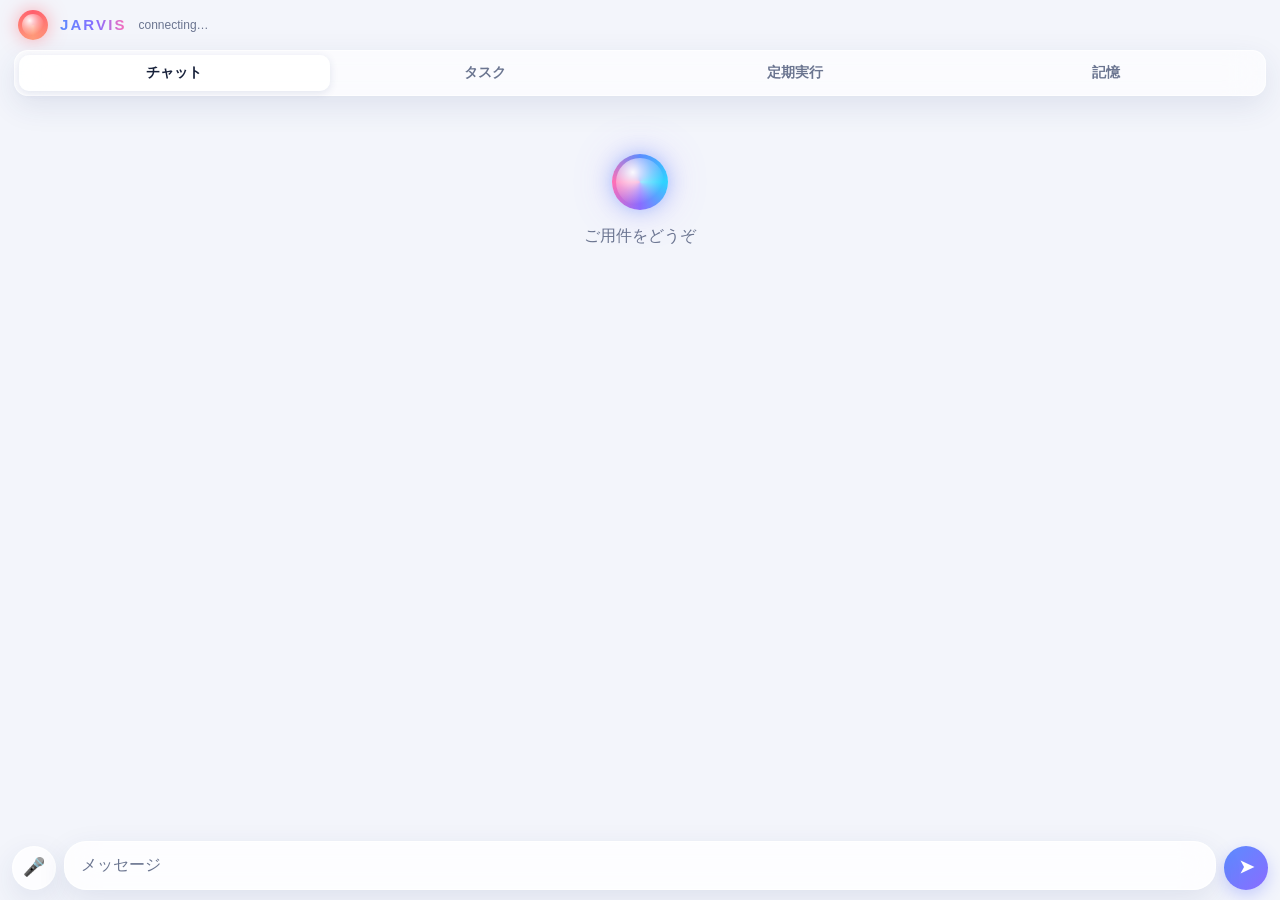
==== jarvis/web/static/index.html @ 71285632 "Web UI: light Siri-style redesign Aurora gradient background, frosted-glass panels, a glowing orb th" ====
<!doctype html>
<html lang="ja">
<head>
<meta charset="utf-8">
<meta name="viewport" content="width=device-width, initial-scale=1, viewport-fit=cover, interactive-widget=resizes-content">
<meta name="theme-color" content="#f3f5fb" media="(prefers-color-scheme: light)">
<meta name="theme-color" content="#0e1222" media="(prefers-color-scheme: dark)">
<meta name="mobile-web-app-capable" content="yes">
<meta name="apple-mobile-web-app-capable" content="yes">
<meta name="apple-mobile-web-app-status-bar-style" content="black-translucent">
<title>JARVIS</title>
<link rel="manifest" href="/manifest.webmanifest">
<link rel="icon" href="/icon.svg" type="image/svg+xml">
<link rel="apple-touch-icon" href="/icon-192.png">
<style>
:root{
  --bg:#f3f5fb;--bg2:#eef1fa;--text:#17213a;--muted:#6b7590;--line:rgba(23,33,58,.08);
  --glass:rgba(255,255,255,.62);--glass-strong:rgba(255,255,255,.82);--glass-border:rgba(255,255,255,.75);
  --a1:#5b8cff;--a2:#8a6cff;--a3:#ff6fb5;--a4:#2fd3ff;
  --user1:#4f86ff;--user2:#7a63ff;
  --ok:#36c98f;--warn:#ffb84d;--err:#ff5f6d;
  --shadow:0 10px 30px rgba(43,61,120,.10);
  --sat:env(safe-area-inset-top,0px);--sab:env(safe-area-inset-bottom,0px);
}
@media (prefers-color-scheme: dark){
  :root{
    --bg:#0e1222;--bg2:#121733;--text:#eaeefb;--muted:#97a0bd;--line:rgba(255,255,255,.08);
    --glass:rgba(24,30,56,.55);--glass-strong:rgba(24,30,56,.8);--glass-border:rgba(255,255,255,.12);
    --shadow:0 10px 30px rgba(0,0,0,.35);
  }
}
*{box-sizing:border-box}
html,body{height:100%;margin:0;background:var(--bg);color:var(--text);font:16px/1.55 -apple-system,BlinkMacSystemFont,"SF Pro Text","Segoe UI",Roboto,"Hiragino Sans","Noto Sans JP",sans-serif;-webkit-text-size-adjust:100%;-webkit-font-smoothing:antialiased}
body{display:flex;flex-direction:column;overflow:hidden;position:relative}
/* aurora background */
body::before,body::after{content:"";position:fixed;inset:-20%;z-index:-1;pointer-events:none;filter:blur(60px);opacity:.75}
body::before{background:
  radial-gradient(38% 30% at 18% 12%, rgba(91,140,255,.45), transparent 70%),
  radial-gradient(34% 28% at 85% 18%, rgba(255,111,181,.35), transparent 70%),
  radial-gradient(40% 32% at 70% 92%, rgba(47,211,255,.35), transparent 70%),
  radial-gradient(30% 26% at 12% 86%, rgba(138,108,255,.35), transparent 70%)}
body::after{background:radial-gradient(40% 40% at 50% 50%, rgba(255,255,255,.35), transparent 70%);animation:drift 18s ease-in-out infinite alternate}
@media (prefers-color-scheme: dark){ body::after{background:radial-gradient(40% 40% at 50% 50%, rgba(138,108,255,.18), transparent 70%)} }
@keyframes drift{from{transform:translate(-4%,-2%) scale(1)}to{transform:translate(4%,3%) scale(1.08)}}
/* header */
header{padding:calc(10px + var(--sat)) 18px 10px;display:flex;align-items:center;gap:12px}
header .name{font-weight:700;letter-spacing:.14em;font-size:15px;background:linear-gradient(90deg,var(--a1),var(--a2) 55%,var(--a3));-webkit-background-clip:text;background-clip:text;color:transparent}
header .model{font-size:12px;color:var(--muted);overflow:hidden;text-overflow:ellipsis;white-space:nowrap;flex:1}
/* the orb: idle = slow breathing, busy = fast swirl, err = red */
.orb{width:30px;height:30px;border-radius:50%;position:relative;flex:none;
  background:conic-gradient(from 0deg,var(--a1),var(--a4),var(--a2),var(--a3),var(--a1));
  box-shadow:0 0 18px rgba(91,140,255,.45),0 0 40px rgba(138,108,255,.25);
  animation:spin 9s linear infinite, breathe 3.2s ease-in-out infinite}
.orb::after{content:"";position:absolute;inset:4px;border-radius:50%;background:radial-gradient(circle at 35% 30%,rgba(255,255,255,.95),rgba(255,255,255,.35) 40%,rgba(255,255,255,0) 70%);mix-blend-mode:screen}
.orb.busy{animation:spin 1.4s linear infinite, breathe 1.1s ease-in-out infinite;box-shadow:0 0 24px rgba(91,140,255,.7),0 0 60px rgba(255,111,181,.4)}
.orb.err{background:conic-gradient(from 0deg,#ff5f6d,#ff9a7a,#ff5f6d);box-shadow:0 0 18px rgba(255,95,109,.5);animation:none}
.orb.ok{}
@keyframes spin{to{transform:rotate(360deg)}}
@keyframes breathe{0%,100%{filter:saturate(1) brightness(1)}50%{filter:saturate(1.3) brightness(1.12)}}
/* segmented tabs */
nav{margin:0 14px 8px;padding:4px;border-radius:14px;background:var(--glass);border:1px solid var(--glass-border);backdrop-filter:blur(18px);-webkit-backdrop-filter:blur(18px);display:flex;box-shadow:var(--shadow)}
nav button{flex:1;background:none;border:0;color:var(--muted);padding:9px 4px;font-size:14px;font-weight:600;border-radius:10px;transition:all .2s}
nav button.active{color:var(--text);background:var(--glass-strong);box-shadow:0 2px 8px rgba(43,61,120,.12)}
main{flex:1;min-height:0;position:relative}
.view{position:absolute;inset:0;display:none;flex-direction:column}
.view.active{display:flex}
.scroll{flex:1;overflow-y:auto;-webkit-overflow-scrolling:touch;padding:10px 14px 12px}
/* chat */
.msg{max-width:86%;margin:8px 0;padding:11px 15px;border-radius:20px;white-space:pre-wrap;word-break:break-word;line-height:1.55;animation:pop .22s ease-out}
@keyframes pop{from{opacity:0;transform:translateY(6px) scale(.98)}to{opacity:1;transform:none}}
.msg.user{margin-left:auto;color:#fff;background:linear-gradient(135deg,var(--user1),var(--user2));border-bottom-right-radius:6px;box-shadow:0 6px 18px rgba(93,112,255,.28)}
.msg.bot{margin-right:auto;background:var(--glass-strong);border:1px solid var(--glass-border);backdrop-filter:blur(14px);-webkit-backdrop-filter:blur(14px);border-bottom-left-radius:6px;box-shadow:var(--shadow)}
.msg.bot .md pre{background:rgba(23,33,58,.06);padding:10px;border-radius:12px;overflow-x:auto;font-size:13px;white-space:pre}
.msg.bot .md code{background:rgba(23,33,58,.07);padding:1px 5px;border-radius:6px;font-size:13px}
@media (prefers-color-scheme: dark){ .msg.bot .md pre,.msg.bot .md code{background:rgba(255,255,255,.08)} }
.msg.bot .md ul{margin:4px 0;padding-left:20px}
.msg.bot .md a{color:var(--a1)}
.msg .thinking{color:var(--muted);font-style:italic;font-size:13px}
.status{color:var(--muted);font-size:12px;margin:4px 0 4px 10px;display:flex;align-items:center;gap:6px}
.status::before{content:"";width:6px;height:6px;border-radius:50%;background:linear-gradient(135deg,var(--a1),var(--a3));flex:none}
.status.wait::before{width:10px;height:10px;animation:spin 1.2s linear infinite, breathe 1s ease-in-out infinite;background:conic-gradient(from 0deg,var(--a1),var(--a4),var(--a2),var(--a3),var(--a1))}
.errline{color:var(--err);font-size:13px;margin:4px 10px}
.note{margin:10px auto;max-width:92%;padding:10px 14px;border-radius:16px;background:var(--glass);border:1px solid var(--glass-border);backdrop-filter:blur(12px);-webkit-backdrop-filter:blur(12px);font-size:13px;color:var(--muted);text-align:center;white-space:pre-wrap;word-break:break-word}
.note b{color:var(--text);display:block;margin-bottom:2px}
/* composer */
.composer{display:flex;gap:8px;align-items:flex-end;padding:8px 12px calc(10px + var(--sab))}
textarea{flex:1;resize:none;border:1px solid var(--glass-border);border-radius:22px;background:var(--glass-strong);backdrop-filter:blur(16px);-webkit-backdrop-filter:blur(16px);color:var(--text);padding:11px 16px;font:inherit;max-height:140px;min-height:44px;box-shadow:var(--shadow);outline:none}
textarea:focus{border-color:rgba(91,140,255,.55);box-shadow:0 0 0 4px rgba(91,140,255,.15),var(--shadow)}
textarea::placeholder{color:var(--muted)}
.btn{border:0;border-radius:14px;padding:11px 16px;font:inherit;font-weight:600;color:#fff;background:linear-gradient(135deg,var(--a1),var(--a2));box-shadow:0 6px 16px rgba(93,112,255,.3);transition:transform .12s,opacity .2s}
.btn:active{transform:scale(.96)}
.btn.sec{background:var(--glass-strong);color:var(--text);border:1px solid var(--glass-border);box-shadow:var(--shadow)}
.btn.icon{width:44px;height:44px;padding:0;display:flex;align-items:center;justify-content:center;font-size:18px;border-radius:50%}
.btn:disabled{opacity:.5}
.btn.rec{background:linear-gradient(135deg,var(--a3),#ff8f6b);color:#fff;animation:breathe 1s ease-in-out infinite}
/* cards / forms */
.card{background:var(--glass-strong);border:1px solid var(--glass-border);backdrop-filter:blur(14px);-webkit-backdrop-filter:blur(14px);border-radius:18px;padding:12px 14px;margin:10px 0;box-shadow:var(--shadow);animation:pop .22s ease-out}
.card .title{font-weight:600;word-break:break-word}
.card .meta{font-size:12px;color:var(--muted);margin-top:3px}
.card .actions{display:flex;gap:8px;margin-top:10px;flex-wrap:wrap}
.card .actions .btn{padding:7px 12px;font-size:13px;border-radius:12px}
.badge{display:inline-block;font-size:11px;font-weight:600;padding:2px 9px;border-radius:999px;background:rgba(23,33,58,.08);color:var(--text);margin-right:8px;vertical-align:middle}
.badge.running{background:linear-gradient(135deg,#ffd37a,#ffb84d);color:#3a2600}
.badge.done{background:linear-gradient(135deg,#5fe3b2,#36c98f);color:#073b27}
.badge.queued{background:linear-gradient(135deg,#8fc1ff,#5b8cff);color:#fff}
.badge.failed,.badge.cancelled{background:linear-gradient(135deg,#ff7d88,#ff5f6d);color:#fff}
.form{padding:10px 14px calc(12px + var(--sab));background:var(--glass);border-top:1px solid var(--glass-border);backdrop-filter:blur(18px);-webkit-backdrop-filter:blur(18px)}
.form .row{display:flex;gap:8px;margin-top:8px;align-items:center}
.form input,.form select{flex:1;border:1px solid var(--glass-border);border-radius:14px;background:var(--glass-strong);color:var(--text);padding:9px 12px;font:inherit;min-width:0;outline:none}
.form input:focus,.form select:focus{border-color:rgba(91,140,255,.55);box-shadow:0 0 0 4px rgba(91,140,255,.15)}
.form textarea{width:100%;max-height:120px;border-radius:16px}
.result{background:rgba(23,33,58,.05);border-radius:12px;padding:10px;margin-top:10px;white-space:pre-wrap;word-break:break-word;font-size:14px}
@media (prefers-color-scheme: dark){ .result{background:rgba(255,255,255,.06)} }
.log{font-size:12px;color:var(--muted);margin-top:8px;max-height:40vh;overflow:auto;white-space:pre-wrap;word-break:break-word}
.log .text{color:var(--text)} .log .status::before,.log .error::before{content:"· "} .log .error{color:var(--err)}
.empty{color:var(--muted);text-align:center;padding:40px 10px}
.empty .orb{margin:0 auto 14px;width:56px;height:56px;animation-duration:12s,4s}
.hint{font-size:12px;color:var(--muted);margin:6px 2px 0}
/* modal */
.modal{position:fixed;inset:0;background:rgba(14,18,34,.45);backdrop-filter:blur(6px);-webkit-backdrop-filter:blur(6px);display:none;align-items:center;justify-content:center;padding:20px;z-index:10}
.modal.show{display:flex}
.modal .box{background:var(--glass-strong);border:1px solid var(--glass-border);border-radius:22px;padding:18px;max-width:460px;width:100%;box-shadow:var(--shadow);animation:pop .2s ease-out}
.modal .box > div:first-child{font-weight:700;color:var(--warn)}
.modal pre{white-space:pre-wrap;word-break:break-word;background:rgba(23,33,58,.06);padding:10px;border-radius:12px;font-size:13px}
@media (prefers-color-scheme: dark){ .modal pre{background:rgba(255,255,255,.08)} }
.toggle{font-size:13px;color:var(--muted);display:flex;gap:6px;align-items:center}
.toggle input{accent-color:var(--a1)}
</style>
</head>
<body>
<header>
  <span class="orb" id="dot" aria-hidden="true"></span>
  <span class="name">JARVIS</span>
  <span class="model" id="model">connecting…</span>
</header>
<nav>
  <button data-view="chat" class="active">チャット</button>
  <button data-view="tasks">タスク</button>
  <button data-view="schedules">定期実行</button>
  <button data-view="memory">記憶</button>
</nav>
<main>
  <!-- chat -->
  <section class="view active" id="view-chat">
    <div class="scroll" id="chat"><div class="empty"><div class="orb"></div>ご用件をどうぞ</div></div>
    <div class="composer">
      <button class="btn icon sec" id="mic" title="音声入力">🎤</button>
      <textarea id="input" rows="1" placeholder="メッセージ" enterkeyhint="send"></textarea>
      <button class="btn icon" id="send" title="送信">➤</button>
    </div>
  </section>
  <!-- tasks -->
  <section class="view" id="view-tasks">
    <div class="scroll" id="tasks"><div class="empty"><div class="orb"></div>タスクはまだありません</div></div>
    <div class="form">
      <textarea id="taskGoal" rows="2" placeholder="JARVISに任せる仕事(例: 今週のAI関連ニュースを3つ調べて要約して)"></textarea>
      <div class="row"><button class="btn" id="taskStart">バックグラウンドで実行</button></div>
      <p class="hint">JARVISが自分でツールを使って最後まで進め、結果を報告します。</p>
    </div>
  </section>
  <!-- schedules -->
  <section class="view" id="view-schedules">
    <div class="scroll" id="schedules"><div class="empty">定期タスクはありません</div></div>
    <div class="form">
      <textarea id="schedGoal" rows="2" placeholder="定期的にやってほしいこと"></textarea>
      <div class="row">
        <select id="schedKind"><option value="daily">毎日 指定時刻</option><option value="every">N分ごと</option></select>
        <input id="schedTime" type="time" value="08:00">
        <input id="schedEvery" type="number" min="1" value="60" style="display:none" placeholder="分">
        <button class="btn" id="schedAdd">追加</button>
      </div>
      <p class="hint">JARVISが起動している間だけ動きます。寝ていた間の分は起動後に1回まとめて実行されます。</p>
    </div>
  </section>
  <!-- memory -->
  <section class="view" id="view-memory">
    <div class="scroll" id="memory"><div class="empty">まだ何も覚えていません</div></div>
    <div class="form">
      <div class="row"><input id="factInput" placeholder="覚えておいてほしいこと"><button class="btn" id="factAdd">記憶</button></div>
      <div class="row">
        <label class="toggle"><input type="checkbox" id="tts"> 返事を読み上げる</label>
        <span style="flex:1"></span>
        <button class="btn sec" id="resetCtx">会話をリセット</button>
      </div>
    </div>
  </section>
</main>
<div class="modal" id="confirmModal">
  <div class="box">
    <div style="font-weight:600;color:var(--warn)">確認が必要です</div>
    <pre id="confirmText"></pre>
    <div class="card actions" style="display:flex;gap:8px;justify-content:flex-end;background:none;border:0;padding:0">
      <button class="btn sec" id="confirmNo">やめる</button>
      <button class="btn" id="confirmYes">実行する</button>
    </div>
  </div>
</div>
<script>
(() => {
const $ = s => document.querySelector(s);
const esc = s => String(s).replace(/[&<>"]/g, c => ({'&':'&amp;','<':'&lt;','>':'&gt;','"':'&quot;'}[c]));
let token = localStorage.getItem('jarvis_token') || '';
const headers = () => token ? {'Authorization': 'Bearer ' + token} : {};
async function api(path, opts = {}) {
  const o = Object.assign({headers: Object.assign({'Content-Type': 'application/json'}, headers())}, opts);
  if (o.body && typeof o.body !== 'string') o.body = JSON.stringify(o.body);
  const r = await fetch(path, o);
  if (r.status === 401) { askToken(); throw new Error('token required'); }
  return r.json();
}
function askToken() {
  const t = prompt('アクセストークンを入力してください (JARVIS_WEB_TOKEN)');
  if (t) { token = t.trim(); localStorage.setItem('jarvis_token', token); location.reload(); }
}
// ── markdown-lite ─────────────────────────────────────────────
function md(src) {
  const blocks = []; let s = String(src);
  s = s.replace(/```(\w*)\n([\s\S]*?)```/g, (_, l, c) => { blocks.push('<pre>' + esc(c) + '</pre>'); return '\u0000' + (blocks.length - 1) + '\u0000'; });
  s = esc(s);
  s = s.replace(/`([^`\n]+)`/g, '<code>$1</code>');
  s = s.replace(/\*\*([^*]+)\*\*/g, '<b>$1</b>');
  s = s.replace(/(https?:\/\/[^\s<]+)/g, '<a href="$1" target="_blank" rel="noopener" style="color:var(--accent)">$1</a>');
  s = s.replace(/(^|\n)((?:[-*] .*(?:\n|$))+)/g, (_, p, list) => p + '<ul>' + list.trim().split('\n').map(l => '<li>' + l.replace(/^[-*] /, '') + '</li>').join('') + '</ul>');
  s = s.replace(/\u0000(\d+)\u0000/g, (_, i) => blocks[i]);
  return s;
}
// ── tabs ─────────────────────────────────────────────────────
document.querySelectorAll('nav button').forEach(b => b.onclick = () => {
  document.querySelectorAll('nav button').forEach(x => x.classList.toggle('active', x === b));
  document.querySelectorAll('.view').forEach(v => v.classList.toggle('active', v.id === 'view-' + b.dataset.view));
  ({tasks: loadTasks, schedules: loadSchedules, memory: loadMemory}[b.dataset.view] || (() => {}))();
});
// ── state ────────────────────────────────────────────────────
async function loadState() {
  try {
    const s = await api('/api/state');
    const short = String(s.model).split('/').pop().replace(/\.gguf$/i, '');
    $('#model').textContent = (s.provider === 'claude' ? 'Claude · ' : 'local · ') + short;
    $('#dot').className = 'orb ' + (s.ready ? (s.busy ? 'busy' : 'ok') : 'err');
    if (!s.ready && s.error) addError(s.error);
    document.title = s.name;
    $('header .name').textContent = s.name;
  } catch (e) { $('#dot').className = 'orb err'; }
}
// ── chat ─────────────────────────────────────────────────────
const chat = $('#chat'), input = $('#input'), send = $('#send');
const scrollDown = () => { chat.scrollTop = chat.scrollHeight; };
function addMsg(role, text) {
  const ph = chat.querySelector('.empty'); if (ph) ph.remove();
  const d = document.createElement('div'); d.className = 'msg ' + role;
  if (role === 'bot') { d.innerHTML = '<div class="md">' + md(text) + '</div>'; } else d.textContent = text;
  chat.appendChild(d); scrollDown(); return d;
}
function addNote(text) {
  const ph = chat.querySelector('.empty'); if (ph) ph.remove();
  const m = text.match(/goal:\s*([\s\S]*?)\nResult:\n([\s\S]*)$/);
  const d = document.createElement('div'); d.className = 'note';
  if (m) { d.innerHTML = '<b>✓ バックグラウンドタスク完了: ' + esc(m[1].trim()) + '</b>' + esc(m[2].trim().slice(0, 400)); }
  else d.textContent = text.replace(/^\[System note\]\s*/, '');
  chat.appendChild(d); scrollDown();
}
function addStatus(text) { const d = document.createElement('div'); d.className = 'status'; d.textContent = text; chat.appendChild(d); scrollDown(); }
function addError(text) { const d = document.createElement('div'); d.className = 'errline'; d.textContent = text; chat.appendChild(d); scrollDown(); }
async function loadHistory() {
  try {
    const h = await api('/api/history?limit=60');
    if (h.rows.length) chat.innerHTML = '';
    for (const r of h.rows) {
      if (r.role === 'user' && r.text.startsWith('[System note]')) addNote(r.text);
      else addMsg(r.role === 'user' ? 'user' : 'bot', r.text);
    }
  } catch (e) {}
}
let sending = false;
async function sendMessage() {
  const text = input.value.trim();
  if (!text || sending) return;
  sending = true; send.disabled = true; input.value = ''; autoGrow();
  addMsg('user', text);
  let bot = null, buf = '', thinkEl = null;
  const ensureBot = () => { if (!bot) { bot = addMsg('bot', ''); } return bot; };
  // "thinking…" indicator with elapsed time, until the first byte arrives
  const wait = document.createElement('div'); wait.className = 'status wait'; chat.appendChild(wait); scrollDown();
  const t0 = Date.now();
  const waitTimer = setInterval(() => { wait.textContent = `考え中… ${Math.round((Date.now() - t0) / 1000)}秒`; }, 500);
  const stopWait = () => { clearInterval(waitTimer); wait.remove(); };
  try {
    const r = await fetch('/api/chat', {method: 'POST', headers: Object.assign({'Content-Type': 'application/json'}, headers()), body: JSON.stringify({message: text})});
    if (r.status === 401) { askToken(); return; }
    const reader = r.body.getReader(), dec = new TextDecoder(); let pending = '';
    while (true) {
      const {value, done} = await reader.read(); if (done) break;
      pending += dec.decode(value, {stream: true});
      let i;
      while ((i = pending.indexOf('\n\n')) >= 0) {
        const raw = pending.slice(0, i); pending = pending.slice(i + 2);
        let ev = 'message', data = '';
        for (const line of raw.split('\n')) { if (line.startsWith('event:')) ev = line.slice(6).trim(); else if (line.startsWith('data:')) data += line.slice(5).trim(); }
        if (!data) continue;
        let payload; try { payload = JSON.parse(data); } catch (e) { continue; }
        if (ev === 'text' || ev === 'error' || ev === 'done') stopWait();
        if (ev === 'text') { buf += payload; ensureBot().querySelector('.md').innerHTML = md(buf); scrollDown(); }
        else if (ev === 'thinking') { if (!thinkEl) { thinkEl = document.createElement('div'); thinkEl.className = 'thinking'; ensureBot().prepend(thinkEl); } thinkEl.textContent += payload; scrollDown(); }
        else if (ev === 'status') addStatus(payload);
        else if (ev === 'confirm') showConfirm(payload);
        else if (ev === 'error') addError(payload);
        else if (ev === 'done') { if (payload.reply && !buf) { ensureBot().querySelector('.md').innerHTML = md(payload.reply); buf = payload.reply; } if ($('#tts').checked && buf) speak(buf); }
      }
    }
  } catch (e) { addError('通信エラー: ' + e.message); }
  finally { stopWait(); sending = false; send.disabled = false; loadState(); }
}
send.onclick = sendMessage;
input.addEventListener('keydown', e => { if (e.key === 'Enter' && !e.shiftKey && !e.isComposing && window.matchMedia('(min-width: 700px)').matches) { e.preventDefault(); sendMessage(); } });
function autoGrow() { input.style.height = 'auto'; input.style.height = Math.min(input.scrollHeight, 140) + 'px'; }
input.addEventListener('input', autoGrow);
// confirm modal
function showConfirm(p) {
  $('#confirmText').textContent = p.question; $('#confirmModal').classList.add('show');
  const answer = ok => { $('#confirmModal').classList.remove('show'); api('/api/confirm', {method: 'POST', body: {id: p.id, approved: ok}}); };
  $('#confirmYes').onclick = () => answer(true); $('#confirmNo').onclick = () => answer(false);
}
// voice
const SR = window.SpeechRecognition || window.webkitSpeechRecognition;
const mic = $('#mic');
if (!SR) mic.style.display = 'none';
else {
  let rec = null;
  mic.onclick = () => {
    if (rec) { rec.stop(); return; }
    rec = new SR(); rec.lang = navigator.language || 'ja-JP'; rec.interimResults = true;
    mic.classList.add('rec');
    rec.onresult = e => { let t = ''; for (const r of e.results) t += r[0].transcript; input.value = t; autoGrow(); };
    rec.onend = () => { mic.classList.remove('rec'); rec = null; if (input.value.trim()) sendMessage(); };
    rec.onerror = () => { mic.classList.remove('rec'); rec = null; };
    rec.start();
  };
}
function speak(text) {
  if (!window.speechSynthesis) return;
  const u = new SpeechSynthesisUtterance(text.replace(/```[\s\S]*?```/g, '').slice(0, 1500));
  u.lang = /[぀-ヿ一-鿿]/.test(text) ? 'ja-JP' : 'en-US';
  speechSynthesis.cancel(); speechSynthesis.speak(u);
}
$('#tts').checked = localStorage.getItem('jarvis_tts') === '1';
$('#tts').onchange = e => localStorage.setItem('jarvis_tts', e.target.checked ? '1' : '0');
// ── tasks ────────────────────────────────────────────────────
const tasksEl = $('#tasks'); const openTasks = new Set();
function taskCard(t) {
  const c = document.createElement('div'); c.className = 'card'; c.dataset.id = t.id;
  c.innerHTML = `<div class="title"><span class="badge ${t.status}">${t.status}</span>${esc(t.goal)}</div>
    <div class="meta">${esc(t.created.replace('T', ' '))} · ${t.steps} steps · ${esc(t.source)}</div>
    <div class="detail"></div>
    <div class="actions">
      <button class="btn sec" data-act="open">${openTasks.has(t.id) ? '閉じる' : '詳細'}</button>
      ${['queued','running'].includes(t.status) ? '<button class="btn sec" data-act="cancel">中止</button>' : ''}
    </div>`;
  c.querySelector('[data-act=open]').onclick = () => { openTasks.has(t.id) ? openTasks.delete(t.id) : openTasks.add(t.id); loadTasks(); };
  const cancel = c.querySelector('[data-act=cancel]'); if (cancel) cancel.onclick = async () => { await api(`/api/tasks/${t.id}/cancel`, {method: 'POST'}); loadTasks(); };
  if (openTasks.has(t.id)) fillTaskDetail(c, t.id);
  return c;
}
async function fillTaskDetail(card, id) {
  const {task} = await api('/api/tasks/' + id);
  const d = card.querySelector('.detail'); let html = '';
  if (task.result) html += '<div class="result">' + md(task.result) + '</div>';
  if (task.error) html += '<div class="errline">' + esc(task.error) + '</div>';
  html += '<div class="log">' + task.log.map(e => `<div class="${e.kind}">${esc(e.text)}</div>`).join('') + '</div>';
  d.innerHTML = html;
}
async function loadTasks() {
  const {tasks} = await api('/api/tasks?limit=50');
  tasksEl.innerHTML = '';
  if (!tasks.length) { tasksEl.innerHTML = '<div class="empty"><div class="orb"></div>タスクはまだありません</div>'; return; }
  for (const t of tasks) tasksEl.appendChild(taskCard(t));
}
$('#taskStart').onclick = async () => {
  const goal = $('#taskGoal').value.trim(); if (!goal) return;
  const r = await api('/api/tasks', {method: 'POST', body: {goal}});
  if (r.error) return alert(r.error);
  $('#taskGoal').value = ''; openTasks.add(r.task.id); loadTasks();
};
// live updates
function connectEvents() {
  const es = new EventSource('/api/events' + (token ? '?token=' + encodeURIComponent(token) : ''));
  let timer = null;
  es.addEventListener('task', () => { if ($('#view-tasks').classList.contains('active')) { clearTimeout(timer); timer = setTimeout(loadTasks, 400); } });
  es.onerror = () => { es.close(); setTimeout(connectEvents, 5000); };
}
// ── schedules ────────────────────────────────────────────────
$('#schedKind').onchange = e => { const daily = e.target.value === 'daily'; $('#schedTime').style.display = daily ? '' : 'none'; $('#schedEvery').style.display = daily ? 'none' : ''; };
async function loadSchedules() {
  const {schedules} = await api('/api/schedules'); const el = $('#schedules'); el.innerHTML = '';
  if (!schedules.length) { el.innerHTML = '<div class="empty">定期タスクはありません</div>'; return; }
  for (const s of schedules) {
    const c = document.createElement('div'); c.className = 'card';
    c.innerHTML = `<div class="title"><span class="badge ${s.enabled ? 'done' : ''}">${s.enabled ? 'on' : 'off'}</span>${esc(s.goal)}</div>
      <div class="meta">${esc(s.describe)} · 次回 ${esc((s.next_run || '-').replace('T', ' '))}${s.last_run ? ' · 前回 ' + esc(s.last_run.replace('T', ' ')) : ''}</div>
      <div class="actions"><button class="btn sec" data-act="run">今すぐ実行</button><button class="btn sec" data-act="toggle">${s.enabled ? '停止' : '再開'}</button><button class="btn sec" data-act="del">削除</button></div>`;
    c.querySelector('[data-act=run]').onclick = async () => { await api(`/api/schedules/${s.id}/run`, {method: 'POST'}); alert('タスクを開始しました'); };
    c.querySelector('[data-act=toggle]').onclick = async () => { await api(`/api/schedules/${s.id}/toggle`, {method: 'POST'}); loadSchedules(); };
    c.querySelector('[data-act=del]').onclick = async () => { if (confirm('削除しますか?')) { await api(`/api/schedules/${s.id}`, {method: 'DELETE'}); loadSchedules(); } };
    el.appendChild(c);
  }
}
$('#schedAdd').onclick = async () => {
  const goal = $('#schedGoal').value.trim(); if (!goal) return;
  const body = {goal};
  if ($('#schedKind').value === 'daily') body.daily_at = $('#schedTime').value; else body.every_minutes = parseInt($('#schedEvery').value, 10);
  const r = await api('/api/schedules', {method: 'POST', body});
  if (r.error) return alert(r.error);
  $('#schedGoal').value = ''; loadSchedules();
};
// ── memory ───────────────────────────────────────────────────
async function loadMemory() {
  const {facts} = await api('/api/memory'); const el = $('#memory'); el.innerHTML = '';
  if (!facts.length) { el.innerHTML = '<div class="empty">まだ何も覚えていません</div>'; return; }
  for (const f of facts) {
    const c = document.createElement('div'); c.className = 'card';
    c.innerHTML = `<div class="title">${esc(f.fact)}</div><div class="meta">${esc((f.added || '').replace('T', ' '))}</div><div class="actions"><button class="btn sec">忘れる</button></div>`;
    c.querySelector('button').onclick = async () => { await api('/api/memory/forget', {method: 'POST', body: {query: f.fact}}); loadMemory(); };
    el.appendChild(c);
  }
}
$('#factAdd').onclick = async () => { const fact = $('#factInput').value.trim(); if (!fact) return; await api('/api/memory', {method: 'POST', body: {fact}}); $('#factInput').value = ''; loadMemory(); };
$('#resetCtx').onclick = async () => { if (confirm('会話の文脈をリセットしますか?(記憶は残ります)')) { await api('/api/reset', {method: 'POST'}); addStatus('会話をリセットしました'); } };
// ── boot ─────────────────────────────────────────────────────
if ('serviceWorker' in navigator) navigator.serviceWorker.register('/sw.js').catch(() => {});
loadState(); loadHistory(); connectEvents();
setInterval(loadState, 30000);
})();
</script>
</body>
</html>
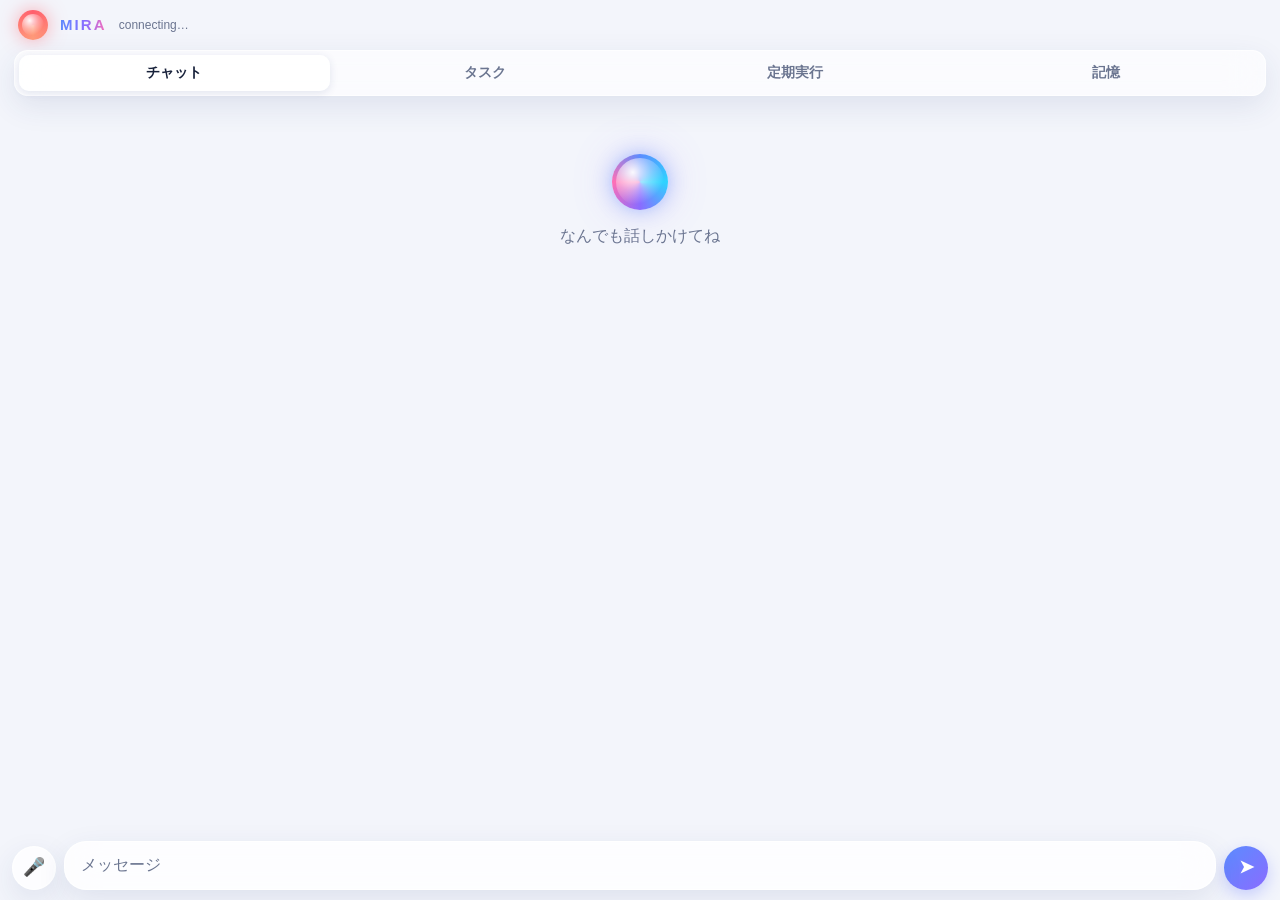
==== commit 6c3eb82f: "Rename the assistant to MIRA: casual best-friend persona, Japanese by default - persona.py rewritten" ====
--- a/jarvis/web/static/index.html
+++ b/jarvis/web/static/index.html
@@ -8,7 +8,7 @@
 <meta name="mobile-web-app-capable" content="yes">
 <meta name="apple-mobile-web-app-capable" content="yes">
 <meta name="apple-mobile-web-app-status-bar-style" content="black-translucent">
-<title>JARVIS</title>
+<title>MIRA</title>
 <link rel="manifest" href="/manifest.webmanifest">
 <link rel="icon" href="/icon.svg" type="image/svg+xml">
 <link rel="apple-touch-icon" href="/icon-192.png">
@@ -130,7 +130,7 @@
 <body>
 <header>
   <span class="orb" id="dot" aria-hidden="true"></span>
-  <span class="name">JARVIS</span>
+  <span class="name">MIRA</span>
   <span class="model" id="model">connecting…</span>
 </header>
 <nav>
@@ -142,7 +142,7 @@
 <main>
   <!-- chat -->
   <section class="view active" id="view-chat">
-    <div class="scroll" id="chat"><div class="empty"><div class="orb"></div>ご用件をどうぞ</div></div>
+    <div class="scroll" id="chat"><div class="empty"><div class="orb"></div>なんでも話しかけてね</div></div>
     <div class="composer">
       <button class="btn icon sec" id="mic" title="音声入力">🎤</button>
       <textarea id="input" rows="1" placeholder="メッセージ" enterkeyhint="send"></textarea>
@@ -153,9 +153,9 @@
   <section class="view" id="view-tasks">
     <div class="scroll" id="tasks"><div class="empty"><div class="orb"></div>タスクはまだありません</div></div>
     <div class="form">
-      <textarea id="taskGoal" rows="2" placeholder="JARVISに任せる仕事(例: 今週のAI関連ニュースを3つ調べて要約して)"></textarea>
+      <textarea id="taskGoal" rows="2" placeholder="MIRAに任せる仕事(例: 今週のAI関連ニュースを3つ調べて要約して)"></textarea>
       <div class="row"><button class="btn" id="taskStart">バックグラウンドで実行</button></div>
-      <p class="hint">JARVISが自分でツールを使って最後まで進め、結果を報告します。</p>
+      <p class="hint">MIRAが自分でツールを使って最後まで進めて、結果を報告するよ。</p>
     </div>
   </section>
   <!-- schedules -->
@@ -169,7 +169,7 @@
         <input id="schedEvery" type="number" min="1" value="60" style="display:none" placeholder="分">
         <button class="btn" id="schedAdd">追加</button>
       </div>
-      <p class="hint">JARVISが起動している間だけ動きます。寝ていた間の分は起動後に1回まとめて実行されます。</p>
+      <p class="hint">MIRAが起動している間だけ動くよ。寝ていた間の分は起動後に1回まとめて実行。</p>
     </div>
   </section>
   <!-- memory -->
@@ -209,7 +209,7 @@
   return r.json();
 }
 function askToken() {
-  const t = prompt('アクセストークンを入力してください (JARVIS_WEB_TOKEN)');
+  const t = prompt('アクセストークンを入力してね (JARVIS_WEB_TOKEN)');
   if (t) { token = t.trim(); localStorage.setItem('jarvis_token', token); location.reload(); }
 }
 // ── markdown-lite ─────────────────────────────────────────────
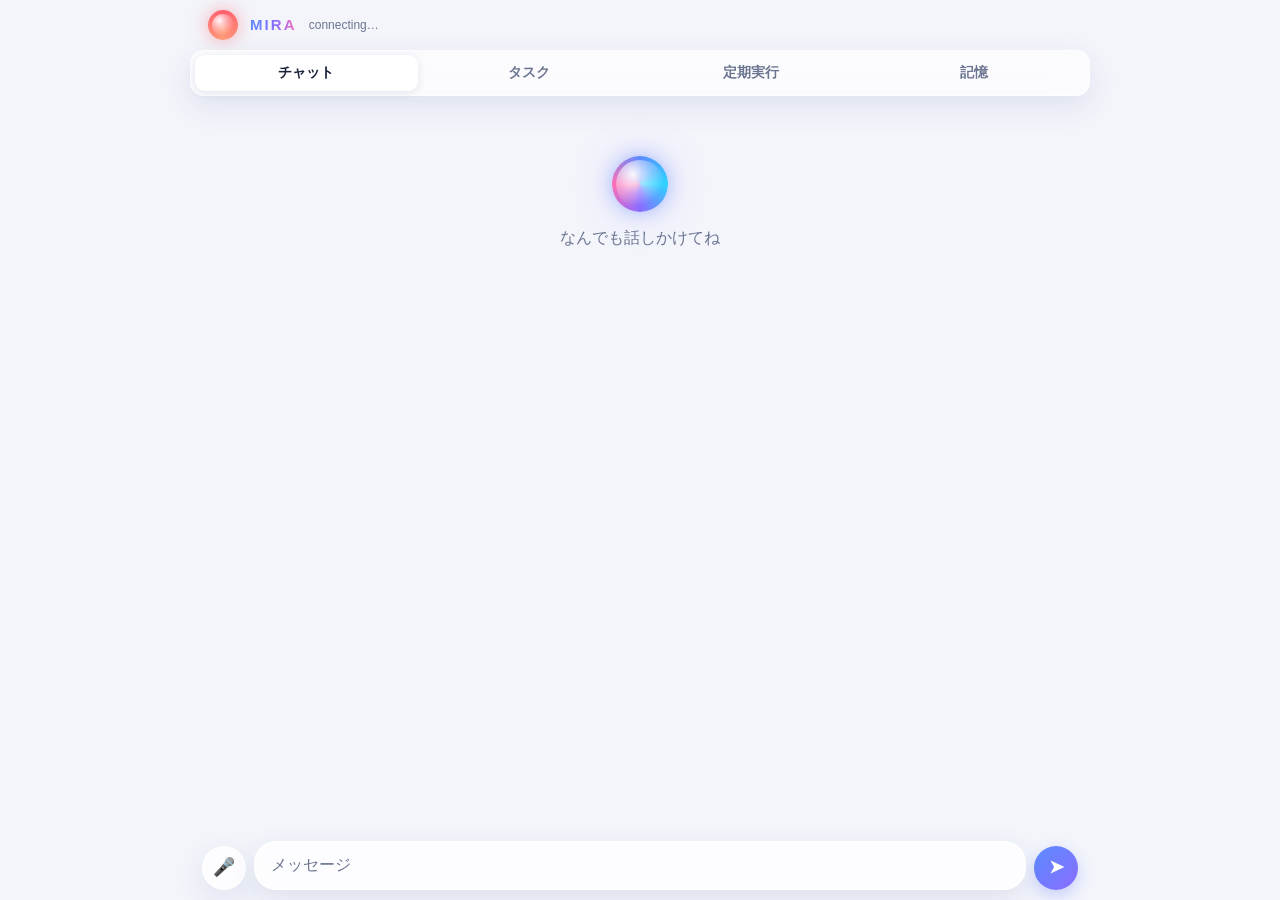
==== commit 48a0ab85: "Web UI: centred desktop layout; docs: using MIRA from Windows via Tailscale Co-Authored-By: Claude F" ====
--- a/jarvis/web/static/index.html
+++ b/jarvis/web/static/index.html
@@ -76,6 +76,9 @@
 .msg.bot .md ul{margin:4px 0;padding-left:20px}
 .msg.bot .md a{color:var(--a1)}
 .msg .thinking{color:var(--muted);font-style:italic;font-size:13px}
+.fb{display:flex;gap:6px;margin:-2px 0 8px 12px}
+.fb button{border:1px solid var(--glass-border);background:var(--glass);border-radius:999px;font-size:13px;padding:2px 10px;color:var(--muted)}
+.fb button.on{background:linear-gradient(135deg,var(--a1),var(--a2));color:#fff;border-color:transparent}
 .status{color:var(--muted);font-size:12px;margin:4px 0 4px 10px;display:flex;align-items:center;gap:6px}
 .status::before{content:"";width:6px;height:6px;border-radius:50%;background:linear-gradient(135deg,var(--a1),var(--a3));flex:none}
 .status.wait::before{width:10px;height:10px;animation:spin 1.2s linear infinite, breathe 1s ease-in-out infinite;background:conic-gradient(from 0deg,var(--a1),var(--a4),var(--a2),var(--a3),var(--a1))}
@@ -92,6 +95,7 @@
 .btn.sec{background:var(--glass-strong);color:var(--text);border:1px solid var(--glass-border);box-shadow:var(--shadow)}
 .btn.icon{width:44px;height:44px;padding:0;display:flex;align-items:center;justify-content:center;font-size:18px;border-radius:50%}
 .btn:disabled{opacity:.5}
+.btn.stop{background:linear-gradient(135deg,var(--a3),#ff8f6b)}
 .btn.rec{background:linear-gradient(135deg,var(--a3),#ff8f6b);color:#fff;animation:breathe 1s ease-in-out infinite}
 /* cards / forms */
 .card{background:var(--glass-strong);border:1px solid var(--glass-border);backdrop-filter:blur(14px);-webkit-backdrop-filter:blur(14px);border-radius:18px;padding:12px 14px;margin:10px 0;box-shadow:var(--shadow);animation:pop .22s ease-out}
@@ -125,6 +129,17 @@
 @media (prefers-color-scheme: dark){ .modal pre{background:rgba(255,255,255,.08)} }
 .toggle{font-size:13px;color:var(--muted);display:flex;gap:6px;align-items:center}
 .toggle input{accent-color:var(--a1)}
+/* desktop / tablet: keep a comfortable column instead of stretching edge to edge */
+@media (min-width: 900px){
+  header,nav,.scroll,.composer,.form{max-width:900px;margin-left:auto;margin-right:auto;width:100%}
+  nav{margin:0 auto 10px}
+  .msg{max-width:78%}
+  body{font-size:16px}
+  .hint{font-size:13px}
+}
+@media (min-width: 1400px){
+  header,nav,.scroll,.composer,.form{max-width:1040px}
+}
 </style>
 </head>
 <body>
@@ -147,6 +162,7 @@
       <button class="btn icon sec" id="mic" title="音声入力">🎤</button>
       <textarea id="input" rows="1" placeholder="メッセージ" enterkeyhint="send"></textarea>
       <button class="btn icon" id="send" title="送信">➤</button>
+      <button class="btn icon stop" id="stop" title="止める" style="display:none">■</button>
     </div>
   </section>
   <!-- tasks -->
@@ -180,7 +196,10 @@
       <div class="row">
         <label class="toggle"><input type="checkbox" id="tts"> 返事を読み上げる</label>
         <span style="flex:1"></span>
+        <button class="btn sec" id="learnNow">今の会話から学習</button>
         <button class="btn sec" id="resetCtx">会話をリセット</button>
+        <button class="btn sec" id="clearHist">履歴を全部消す</button>
+        <button class="btn sec" id="logout">この端末のトークンを消す</button>
       </div>
     </div>
   </section>
@@ -206,6 +225,8 @@
   if (o.body && typeof o.body !== 'string') o.body = JSON.stringify(o.body);
   const r = await fetch(path, o);
   if (r.status === 401) { askToken(); throw new Error('token required'); }
+  if (r.status === 403) { alert('このネットワークからの接続は許可されていません(JARVIS_WEB_ALLOW)'); throw new Error('forbidden'); }
+  if (r.status === 429) { alert('トークンの間違いが続いたので、しばらくロックされています'); throw new Error('locked'); }
   return r.json();
 }
 function askToken() {
@@ -235,7 +256,8 @@
   try {
     const s = await api('/api/state');
     const short = String(s.model).split('/').pop().replace(/\.gguf$/i, '');
-    $('#model').textContent = (s.provider === 'claude' ? 'Claude · ' : 'local · ') + short;
+    const label = {claude: 'Claude', groq: 'Groq'}[s.provider] || 'local';
+    $('#model').textContent = label + ' · ' + short;
     $('#dot').className = 'orb ' + (s.ready ? (s.busy ? 'busy' : 'ok') : 'err');
     if (!s.ready && s.error) addError(s.error);
     document.title = s.name;
@@ -258,6 +280,19 @@
   if (m) { d.innerHTML = '<b>✓ バックグラウンドタスク完了: ' + esc(m[1].trim()) + '</b>' + esc(m[2].trim().slice(0, 400)); }
   else d.textContent = text.replace(/^\[System note\]\s*/, '');
   chat.appendChild(d); scrollDown();
+}
+function addFeedback(userText, replyText) {
+  const row = document.createElement('div'); row.className = 'fb';
+  const up = document.createElement('button'); up.textContent = '👍';
+  const down = document.createElement('button'); down.textContent = '👎 直してほしい';
+  const send = async (rating, note) => {
+    up.classList.toggle('on', rating === 'up'); down.classList.toggle('on', rating === 'down');
+    const r = await api('/api/feedback', {method: 'POST', body: {rating, note, user: userText, reply: replyText}});
+    if (r.learning) addStatus('了解。次から気をつけるね(接し方として学習中)');
+  };
+  up.onclick = () => send('up', '');
+  down.onclick = () => { const note = prompt('どう直してほしい?(空でもOK)') ; if (note === null) return; send('down', note); };
+  row.append(up, down); chat.appendChild(row); scrollDown();
 }
 function addStatus(text) { const d = document.createElement('div'); d.className = 'status'; d.textContent = text; chat.appendChild(d); scrollDown(); }
 function addError(text) { const d = document.createElement('div'); d.className = 'errline'; d.textContent = text; chat.appendChild(d); scrollDown(); }
@@ -271,11 +306,21 @@
     }
   } catch (e) {}
 }
-let sending = false;
+let sending = false, aborter = null;
+const stopBtn = $('#stop');
+const WATCHDOG_MS = 240000; // abort if nothing arrives for 4 minutes
+function setSending(on) {
+  sending = on; send.disabled = on;
+  send.style.display = on ? 'none' : ''; stopBtn.style.display = on ? '' : 'none';
+}
+stopBtn.onclick = async () => {
+  try { await api('/api/chat/cancel', {method: 'POST'}); } catch (e) {}
+  if (aborter) aborter.abort();
+};
 async function sendMessage() {
   const text = input.value.trim();
   if (!text || sending) return;
-  sending = true; send.disabled = true; input.value = ''; autoGrow();
+  setSending(true); input.value = ''; autoGrow();
   addMsg('user', text);
   let bot = null, buf = '', thinkEl = null;
   const ensureBot = () => { if (!bot) { bot = addMsg('bot', ''); } return bot; };
@@ -284,12 +329,17 @@
   const t0 = Date.now();
   const waitTimer = setInterval(() => { wait.textContent = `考え中… ${Math.round((Date.now() - t0) / 1000)}秒`; }, 500);
   const stopWait = () => { clearInterval(waitTimer); wait.remove(); };
+  aborter = new AbortController();
+  let watchdog = setTimeout(() => aborter.abort('timeout'), WATCHDOG_MS);
+  const kick = () => { clearTimeout(watchdog); watchdog = setTimeout(() => aborter.abort('timeout'), WATCHDOG_MS); };
   try {
-    const r = await fetch('/api/chat', {method: 'POST', headers: Object.assign({'Content-Type': 'application/json'}, headers()), body: JSON.stringify({message: text})});
+    const r = await fetch('/api/chat', {method: 'POST', signal: aborter.signal, headers: Object.assign({'Content-Type': 'application/json'}, headers()), body: JSON.stringify({message: text})});
     if (r.status === 401) { askToken(); return; }
+    if (r.status === 403 || r.status === 429) { addError(r.status === 403 ? 'このネットワークからは使えないよ' : 'トークンの間違いが続いたのでロック中'); return; }
     const reader = r.body.getReader(), dec = new TextDecoder(); let pending = '';
     while (true) {
       const {value, done} = await reader.read(); if (done) break;
+      kick();
       pending += dec.decode(value, {stream: true});
       let i;
       while ((i = pending.indexOf('\n\n')) >= 0) {
@@ -304,11 +354,15 @@
         else if (ev === 'status') addStatus(payload);
         else if (ev === 'confirm') showConfirm(payload);
         else if (ev === 'error') addError(payload);
-        else if (ev === 'done') { if (payload.reply && !buf) { ensureBot().querySelector('.md').innerHTML = md(payload.reply); buf = payload.reply; } if ($('#tts').checked && buf) speak(buf); }
+        else if (ev === 'done' && !payload.reply && !buf) { addError('モデルから空の返事が返ってきた。もう一度送ってみて(続くようなら doctor.sh のログを見てね)'); }
+        else if (ev === 'done') { if (payload.reply && !buf) { ensureBot().querySelector('.md').innerHTML = md(payload.reply); buf = payload.reply; } if ($('#tts').checked && buf) speak(buf); if (buf) addFeedback(text, buf); }
       }
     }
-  } catch (e) { addError('通信エラー: ' + e.message); }
-  finally { stopWait(); sending = false; send.disabled = false; loadState(); }
+  } catch (e) {
+    if (aborter.signal.aborted) { addError(aborter.signal.reason === 'timeout' ? '4分間応答がなかったので中断したよ。もう一度送ってみて。' : '止めたよ。'); try { await api('/api/chat/cancel', {method: 'POST'}); } catch (_) {} }
+    else addError('通信エラー: ' + e.message);
+  }
+  finally { clearTimeout(watchdog); stopWait(); aborter = null; setSending(false); loadState(); }
 }
 send.onclick = sendMessage;
 input.addEventListener('keydown', e => { if (e.key === 'Enter' && !e.shiftKey && !e.isComposing && window.matchMedia('(min-width: 700px)').matches) { e.preventDefault(); sendMessage(); } });
@@ -413,16 +467,40 @@
 };
 // ── memory ───────────────────────────────────────────────────
 async function loadMemory() {
-  const {facts} = await api('/api/memory'); const el = $('#memory'); el.innerHTML = '';
-  if (!facts.length) { el.innerHTML = '<div class="empty">まだ何も覚えていません</div>'; return; }
+  const {facts, summary, lessons = [], knowledge = [], playbook = []} = await api('/api/memory'); const el = $('#memory'); el.innerHTML = '';
+  if (summary) { const c = document.createElement('div'); c.className = 'card'; c.innerHTML = '<div class="meta">これまでの会話の要約</div><div class="title" style="font-weight:400;white-space:pre-wrap">' + esc(summary) + '</div>'; el.appendChild(c); }
+  if (lessons.length) {
+    const c = document.createElement('div'); c.className = 'card';
+    c.innerHTML = '<div class="meta">学んだ接し方(👎 や訂正から自動で学習)</div>' + lessons.map(l => `<div class="title" style="font-weight:400;display:flex;gap:8px;align-items:flex-start"><span style="flex:1">・${esc(l.text)}</span><button class="btn sec" style="padding:2px 8px;font-size:12px" data-lesson="${esc(l.text)}">消す</button></div>`).join('');
+    c.querySelectorAll('[data-lesson]').forEach(b => b.onclick = async () => { await api('/api/lessons/forget', {method: 'POST', body: {query: b.dataset.lesson}}); loadMemory(); });
+    el.appendChild(c);
+  }
+  { const c = document.createElement('div'); c.className = 'card';
+    c.innerHTML = `<div class="meta">覚えさせた知識(${knowledge.length} 件)・作業の教訓 ${playbook.length} 件</div>` +
+      knowledge.map(k => `<div class="title" style="font-weight:400;display:flex;gap:8px;align-items:flex-start"><span style="flex:1">📚 ${esc(k.title)} <span class="meta" style="display:inline">(${k.chars} 文字)</span></span><button class="btn sec" style="padding:2px 8px;font-size:12px" data-kid="${k.id}">消す</button></div>`).join('') +
+      `<div class="row" style="display:flex;gap:8px;margin-top:8px"><input id="kTitle" placeholder="タイトル(任意)" style="flex:1;border:1px solid var(--glass-border);border-radius:14px;background:var(--glass-strong);color:var(--text);padding:9px 12px;font:inherit;min-width:0"></div>
+       <textarea id="kText" rows="3" placeholder="覚えさせたい文章、または https:// で始まる URL" style="width:100%;margin-top:8px;border-radius:16px"></textarea>
+       <div class="row" style="display:flex;gap:8px;margin-top:8px"><button class="btn" id="kAdd">覚えさせる</button></div>`;
+    c.querySelectorAll('[data-kid]').forEach(b => b.onclick = async () => { await api('/api/knowledge/' + b.dataset.kid, {method: 'DELETE'}); loadMemory(); });
+    c.querySelector('#kAdd').onclick = async () => {
+      const v = c.querySelector('#kText').value.trim(); if (!v) return;
+      const body = {title: c.querySelector('#kTitle').value.trim()}; if (/^https?:\/\//.test(v)) body.url = v; else body.text = v;
+      c.querySelector('#kAdd').disabled = true; const r = await api('/api/knowledge', {method: 'POST', body}); c.querySelector('#kAdd').disabled = false;
+      alert(r.message); loadMemory();
+    };
+    el.appendChild(c); }
+  if (!facts.length) { el.insertAdjacentHTML('beforeend', '<div class="empty"><div class="orb"></div>まだ何も覚えていないよ。会話するうちに自動で覚えていくから、しばらく話してみて</div>'); return; }
   for (const f of facts) {
     const c = document.createElement('div'); c.className = 'card';
-    c.innerHTML = `<div class="title">${esc(f.fact)}</div><div class="meta">${esc((f.added || '').replace('T', ' '))}</div><div class="actions"><button class="btn sec">忘れる</button></div>`;
+    c.innerHTML = `<div class="title">${esc(f.fact)}</div><div class="meta">${esc((f.added || '').replace('T', ' '))}${f.source === 'auto' ? ' · 会話から自動で記憶' : ''}</div><div class="actions"><button class="btn sec">忘れる</button></div>`;
     c.querySelector('button').onclick = async () => { await api('/api/memory/forget', {method: 'POST', body: {query: f.fact}}); loadMemory(); };
     el.appendChild(c);
   }
 }
 $('#factAdd').onclick = async () => { const fact = $('#factInput').value.trim(); if (!fact) return; await api('/api/memory', {method: 'POST', body: {fact}}); $('#factInput').value = ''; loadMemory(); };
+$('#learnNow').onclick = async () => { await api('/api/learn', {method: 'POST'}); alert('バックグラウンドで整理中。少ししたら「記憶」を開き直してね'); };
+$('#logout').onclick = () => { localStorage.removeItem('jarvis_token'); location.reload(); };
+$('#clearHist').onclick = async () => { if (confirm('保存された会話履歴をすべて消しますか?(記憶した事実は残ります)')) { await api('/api/clear-history', {method: 'POST'}); chat.innerHTML = '<div class="empty"><div class="orb"></div>なんでも話しかけてね</div>'; addStatus('履歴を消したよ'); } };
 $('#resetCtx').onclick = async () => { if (confirm('会話の文脈をリセットしますか?(記憶は残ります)')) { await api('/api/reset', {method: 'POST'}); addStatus('会話をリセットしました'); } };
 // ── boot ─────────────────────────────────────────────────────
 if ('serviceWorker' in navigator) navigator.serviceWorker.register('/sw.js').catch(() => {});
